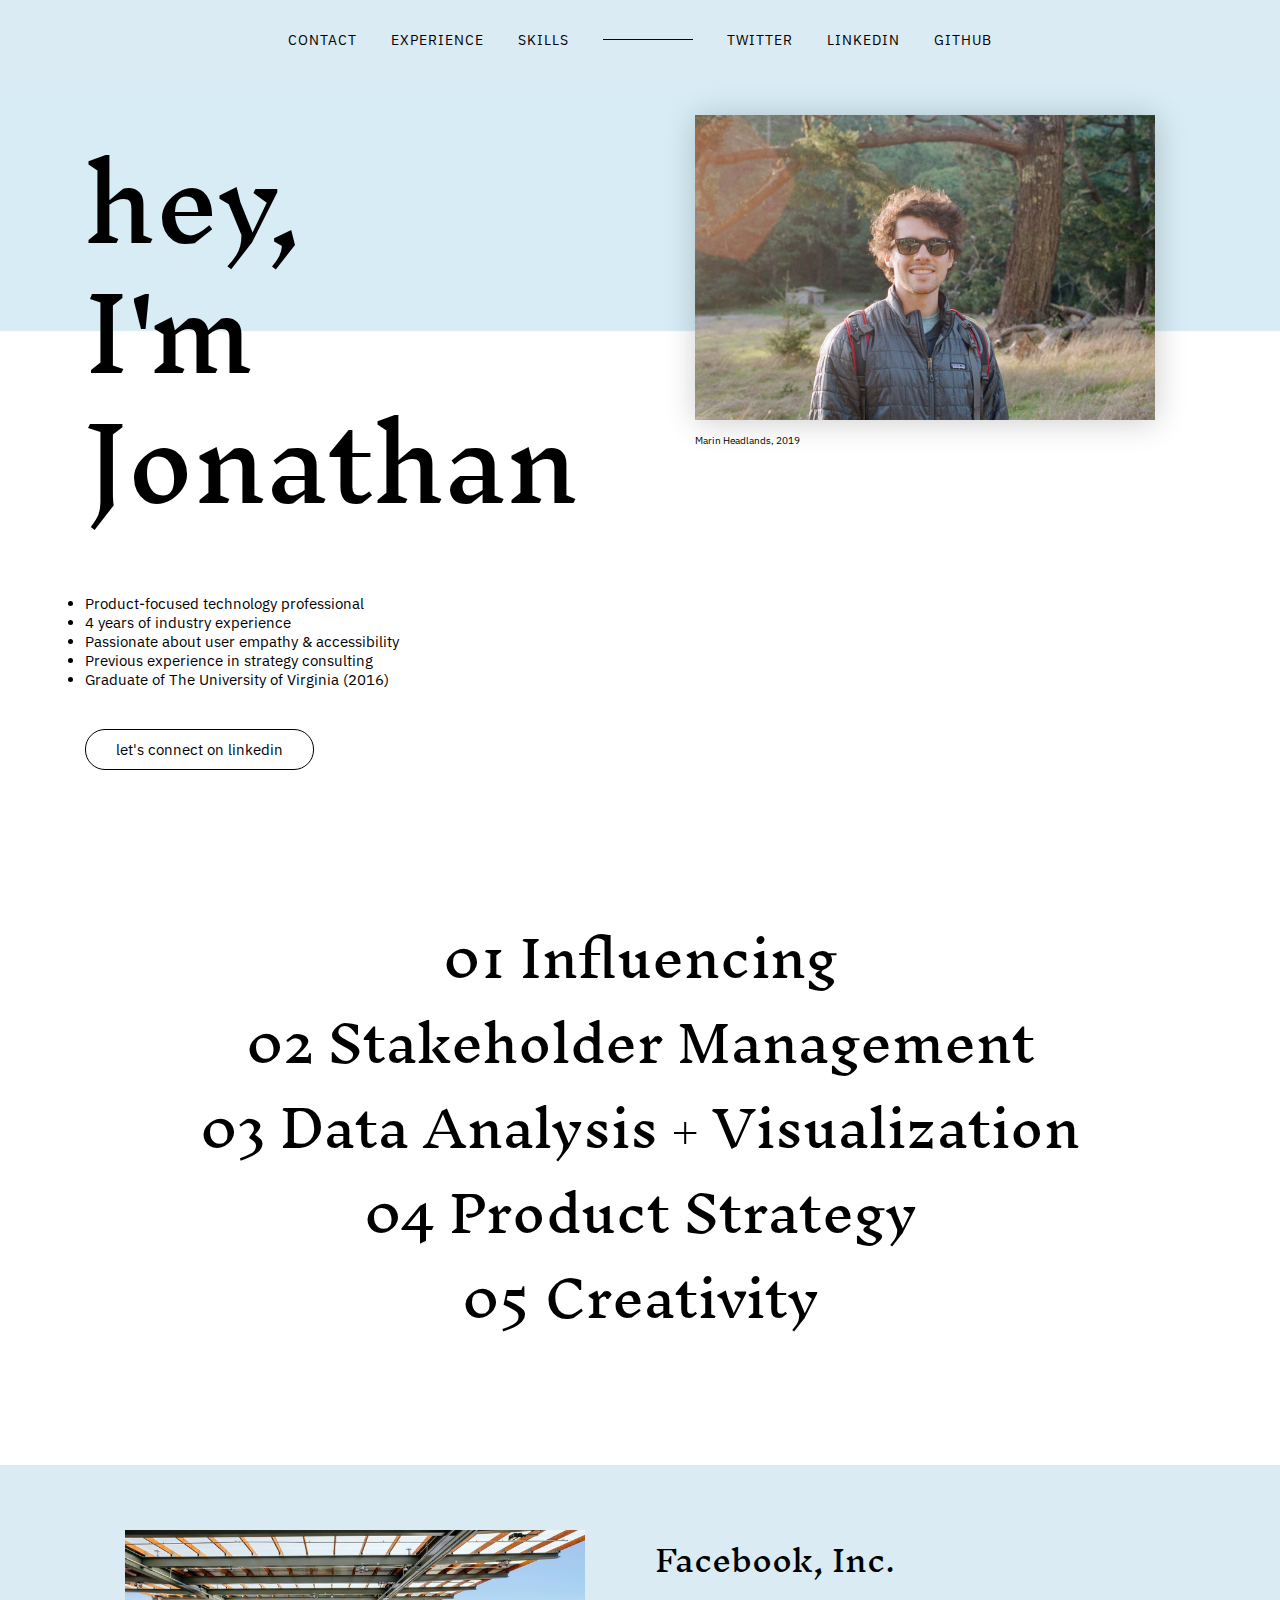
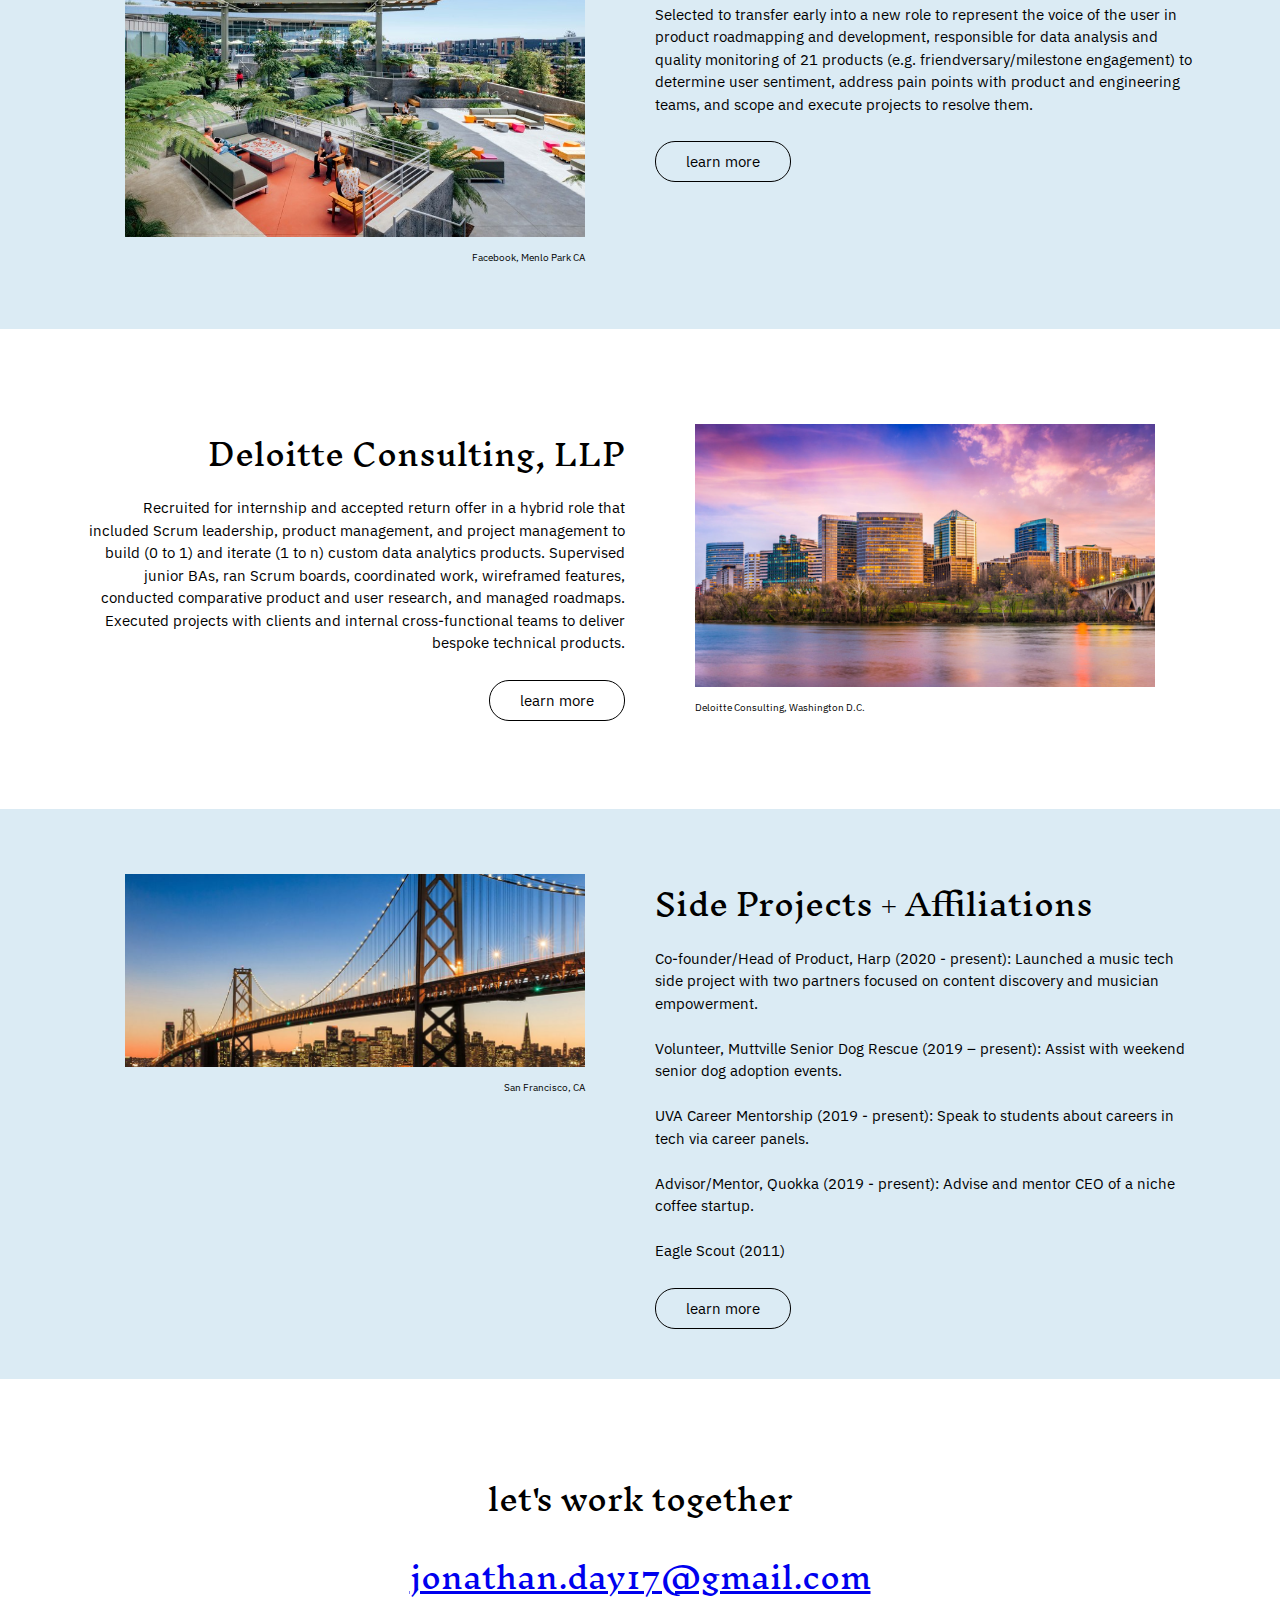
==== Portfolio Website/portfolio/index.html @ 8e3bb4af "Fixed the HTML copy" ====
<!DOCTYPE html>
<html>
  <head>
    <meta charset="utf-8">
    <meta name="viewport" content="width=device-width, initial-scale=1.0">
    <title>Jonathan Day | Product</title>
   	<link rel="stylesheet" href="css/bootstrap-grid.css" type="text/css">
    <link rel="stylesheet" href="css/styles.css" type="text/css">
    <link href="https://fonts.googleapis.com/css2?family=IBM+Plex+Sans:wght@300&family=Inknut+Antiqua&display=swap" rel="stylesheet">
  </head>
  <body>
  	<nav>
  		<ul>
  				<li><a href="#contact">contact</a></li>
  				<li><a href="#experience">experience</a></li>
  				<li><a href="#skills">skills</a></li>
				<li class="empty"></li>  
				<li><a href="https://twitter.com/JonathanDay__" target="_blank">twitter</a></li>
				<li><a href="https://www.linkedin.com/in/jonathandaysf/" target="_blank">linkedin</a></li>
				<li><a href="https://github.com/JonathanDaySF" target="_blank">github</a></li>
  		</ul>
  	</nav>
  	<header>
  		<div class="container">
  <div class="row">
  	<!-- left column -->
  	    <div class="col-sm">
  		<h1> hey,<br/>I'm Jonathan</h1>
  			<li> Product-focused technology professional</li>
  			<li> 4 years of industry experience</li>
  			<li> Passionate about user empathy & accessibility</li>
  			<li> Previous experience in strategy consulting</li>
  			<li> Graduate of The University of Virginia (2016)</li>
  		</ul>
  		<a href="https://www.linkedin.com/in/jonathandaysf/" target="_blank" class="button">let's connect on linkedin</a>
  	</div>

  	<!-- right column --> 
  	    <div class="col-sm">
  		<figure>
  		<img src="img/JDay.jpg" class="intro-img" alt="Jonathan Day"/> 
  		<figcaption> Marin Headlands, 2019 </figcaption>
				</figure>
			</div>  
			</div>
				</div>	
  	</header>

  	<section id="skills">
		<ul class="skills-list">
				<li>01 Influencing</li>
				<li>02 Stakeholder Management</li>
				<li>03 Data Analysis + Visualization</li>
				<li>04 Product Strategy</li>
				<li>05 Creativity</li>
  		</ul>

  	</section>

  	<!--projects-->

  	<!--project 1-->
  	<section class="project blue" id="experience">
  				<div class="container">
  <div class="row">
  	<!-- left column -->
  	    <div class="col-sm">
  		<figure>
  		<img src="img/facebook.jpg" alt="Facebook, Menlo Park">
  		<figcaption class="right-alignment"> Facebook, Menlo Park CA </figcaption>
				</figure>  	
			</div>
  
	  	<!-- right column -->
	  	    <div class="col-sm">
					<h2>Facebook, Inc.<br/>
					</h2> 
	<p>
		Selected to transfer early into a new role to represent the voice of the user in product roadmapping and development, 
		responsible for data analysis and quality monitoring of 21 products (e.g. friendversary/milestone engagement) to determine user sentiment, 
		address pain points with product and engineering teams, and scope and execute projects to resolve them. 
	</p>
	<a href="https://www.linkedin.com/in/jonathandaysf/" target="_blank" class="button">learn more</a>
	</div>
	</div>
</div>
  	</section>

<!--project 2-->
<section class="project">
  		<div class="container">
  <div class="row">
  	<!-- right column -->
  	  	    <div class="col-sm right-alignment">
								<h2>Deloitte Consulting, LLP<br/>
								</h2> 
				<p>
					Recruited for internship and accepted return offer in a hybrid role that included Scrum leadership, product management, and project management to build (0 to 1) and iterate (1 to n) custom data analytics products. 
					Supervised junior BAs, ran Scrum boards, coordinated work, wireframed features, conducted comparative product and user research, and managed roadmaps. 
					Executed projects with clients and internal cross-functional teams to deliver bespoke technical products. 
				</p>
				<a href="https://www.linkedin.com/in/jonathandaysf/" target="_blank" class="button">learn more</a>
					</div>
							<!-- left  columb --> 
										  	  	    <div class="col-sm">
						<figure>
					  		<img src="img/Deloitte.jpg" alt="Deloitte, Washington D.C.">
					  		<figcaption> Deloitte Consulting, Washington D.C. </figcaption>
									</figure>
									</div>  	
								</div>
							</div>
  	</section>

  	<!--project 3-->
	  <section class="project blue">
  		  		<div class="container">
  <div class="row">
  	<!-- left column -->
  	  	    <div class="col-sm">
								  		<figure>
								  		<img src="img/San Francisco.jpg" alt="San Francisco, CA">
								  		<figcaption class="right-alignment"> San Francisco, CA </figcaption>
												</figure>  	
											</div>
				  <!-- right column -->  
						<div class="col-sm">
								<h2>Side Projects + Affiliations<br/>
				</h2> 
				<p>
					Co-founder/Head of Product, Harp (2020 - present): Launched a music tech side project with two partners focused on content discovery and musician empowerment. <br/> <br/>
					Volunteer, Muttville Senior Dog Rescue (2019 – present): Assist with weekend senior dog adoption events. <br/> <br/>
					UVA Career Mentorship (2019 - present): Speak to students about careers in tech via career panels.<br/> <br/>
					Advisor/Mentor, Quokka (2019 - present): Advise and mentor CEO of a niche coffee startup.<br/> <br/>
					Eagle Scout (2011) 
				</p>
				<a href="https://www.linkedin.com/in/jonathandaysf/" target="_blank" class="button">learn more</a>
			</div>
		</div>
</div>

  	</section>
<footer id="contact">
	<h2>let's work together<br/> <br/> 
		<a href="mailto:Jonathan.Day17@gmail.com">jonathan.day17@gmail.com</a>
	</h2>
</footer>

  </body>
</html>
---- Portfolio Website/portfolio/css/styles.css ----
body {
	font-family: 'IBM Plex Sans', sans-serif;
	font-size: 15px;
}

body, ul {
	margin: 0;
	padding: 0;
}

h1, h2, .skills-list {
	font-family: 'Inknut Antiqua', serif;
}

img{
	/*this is limiting the width of the image
	so it takes 100% width of the parent maximum*/
	max-width: 100%;
}

nav {
	position: fixed;
	z-index: 1;
	width: 100%;
	background-color: #DBEBF4
}

nav ul li {
	display: inline-block;
	margin: 0 15px; /*0 refers to top and bottom and 15px to the left and right*/
	padding: 0;
	text-align: center;
	text-transform: uppercase;
	letter-spacing: 1px;
	font-size: 14px;
}

li.empty {
	width: 90px;
	border-top: 1px solid black;
	top: -5px;
	position: relative;
}

nav li a {
	text-decoration: none;
	color: black;
}

nav li a:hover {
	text-decoration: underline;
}

nav ul {
	margin: 0 auto;
	text-align: center;
	padding: 30px;
}

header	{
top: 70px;
position: relative;
margin-bottom: 220px;
background-image: url('../img/background.png');
background-repeat: no-repeat;
background-size: cover;
background-position-y: -145px;
}

h1 {
	font-size: 100px;
	line-height: 130%;
}

h2 {
	font-size: 30px;
	line-height: 130%;
}

h1, h2 {
	font-weight: normal;
}

ul li {
	list-style: none;
	margin: 10px 0;
}

p {
	line-height: 150%;
}

.button{
	border: 1px solid black;
	text-decoration: none;
	color: black;
	padding: 10px 30px;
	margin-top: 40px;
	display: inline-block;
	border-radius: 20px;
	transition: background 0.5s ease-in-out, color 0.5s ease-in-out;

}

.button:hover {
	background: black;
	color: white;
}

figcaption{
	font-size: 10px;
	margin-top: 10px;
}

.intro-img {
	box-shadow: 1px 2px 30px rgba(0, 0, 0, 0.2);
	margin-top: 30px;
}

.skills-list {
	text-align: center;
	font-size: 50px;
	line-height: 150%;
	margin-bottom: 130px;
}

.project{
	margin: 30px 0;
	padding: 50px;
}

.blue {
	background-color:  #DBEBF4;
}

.project .button {
	margin-top: 10px;
}

footer {
	text-align: center;
	margin: 100px;
}

footer h2 {
	font-size: 30px;
	margin-bottom: 100px;
}

.right-alignment {
	text-align: right;
}
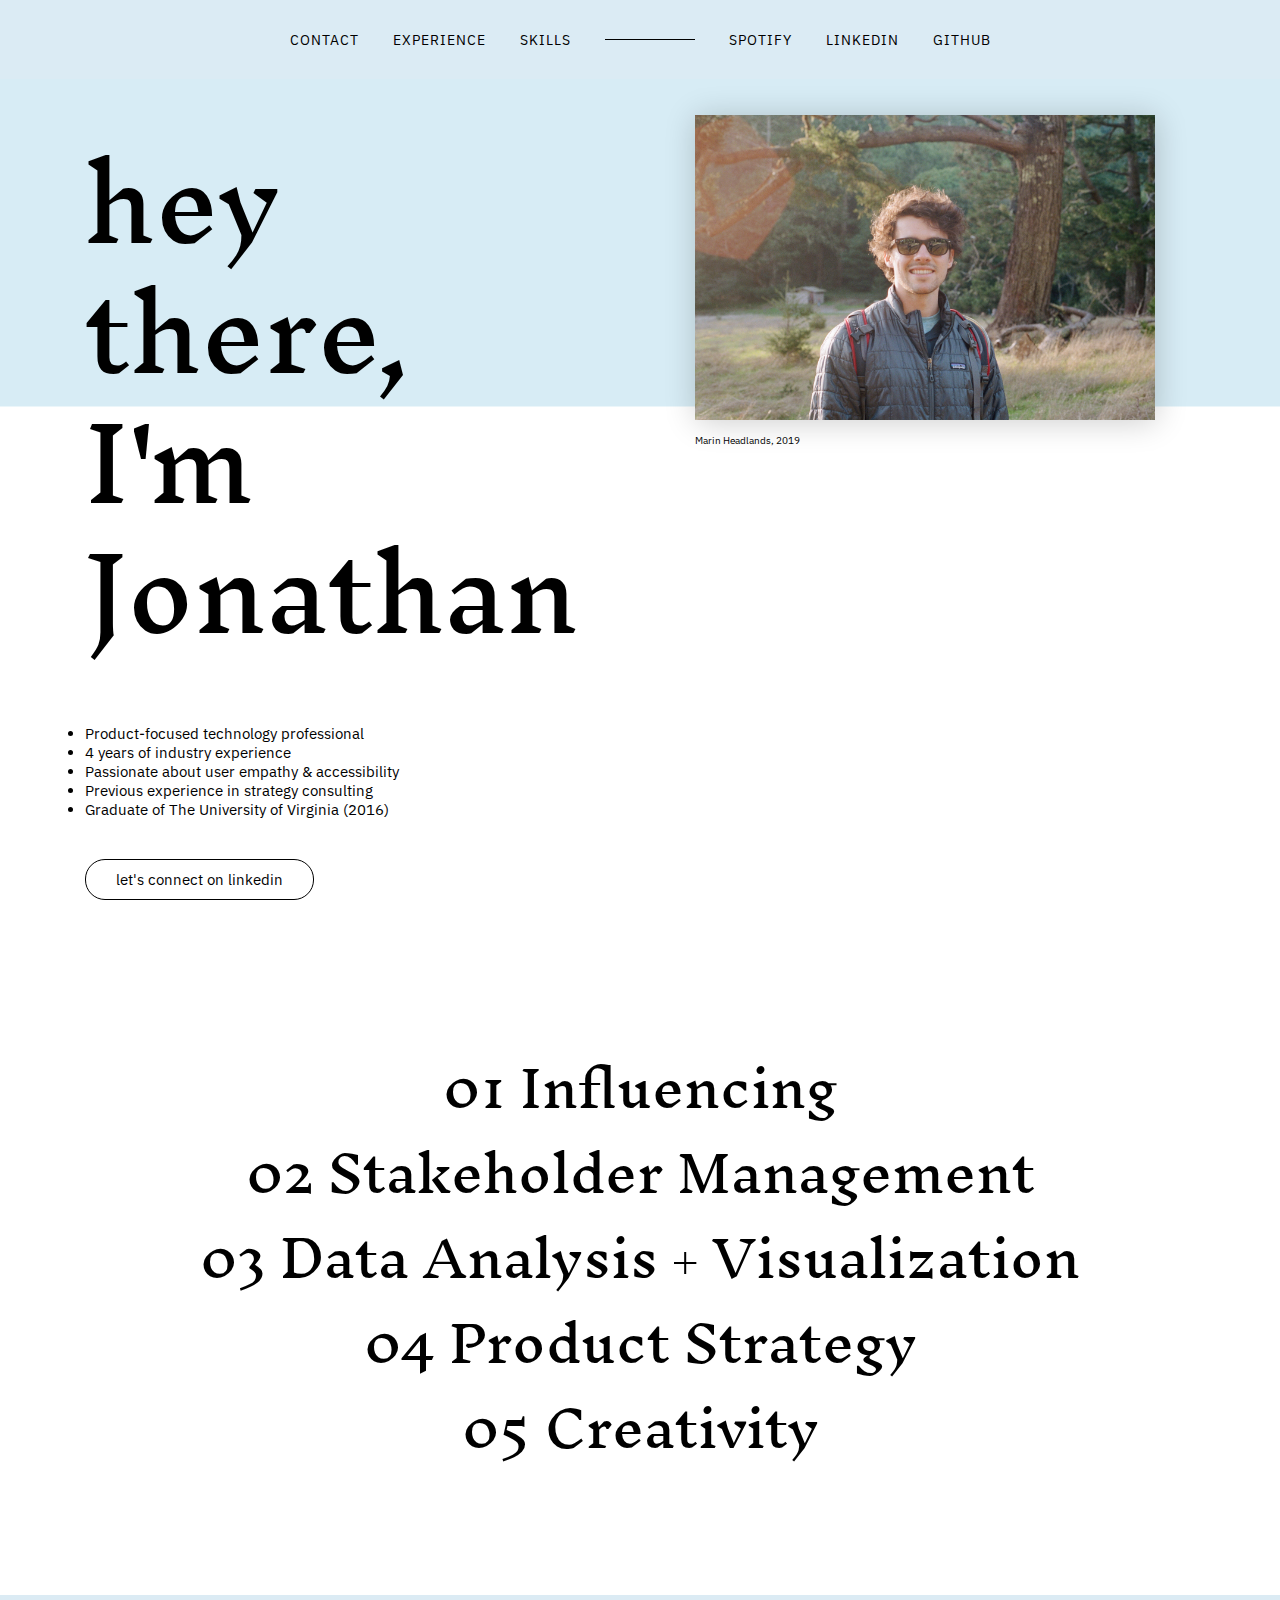
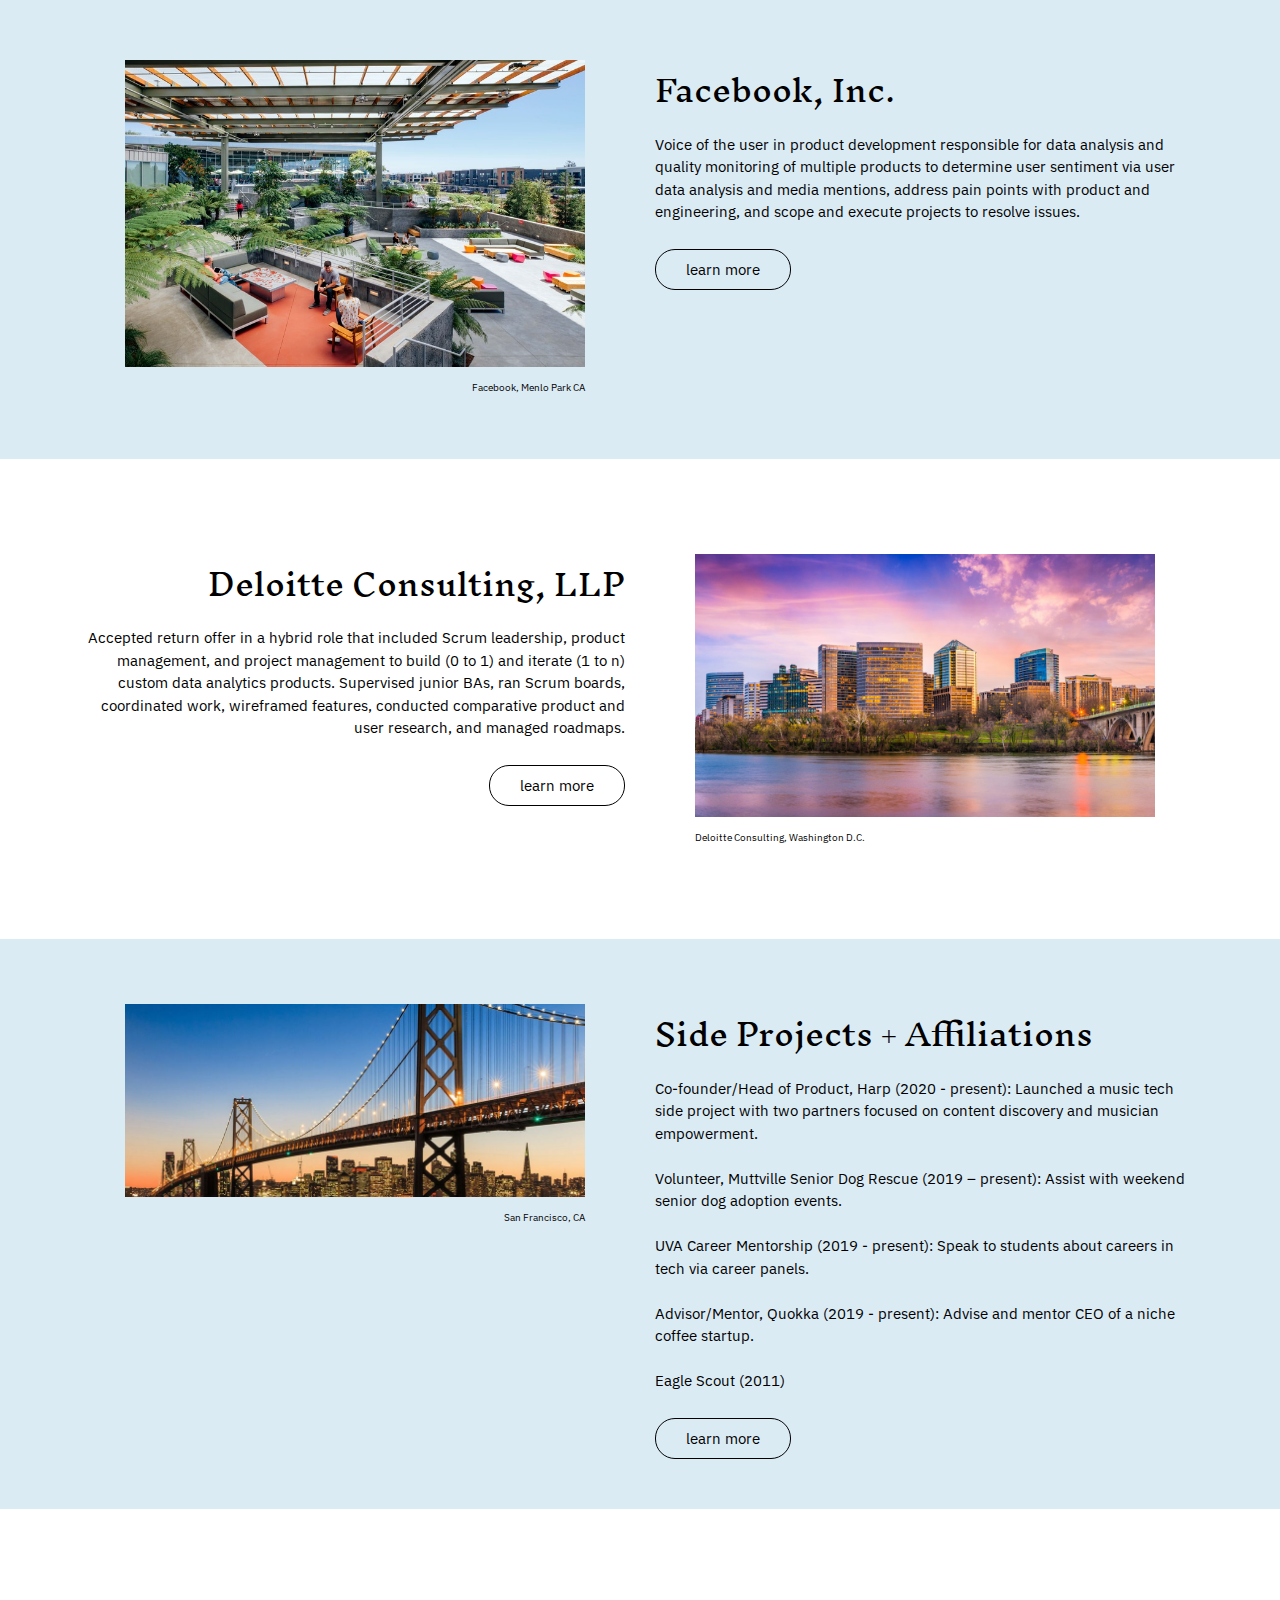
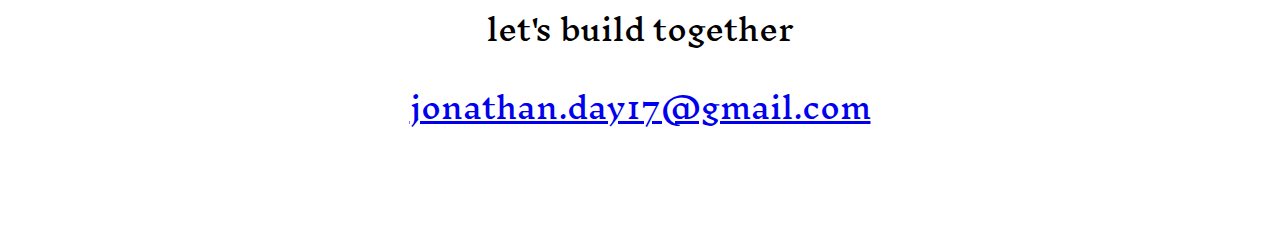
==== commit a4bbcb21: "Updated copy" ====
--- a/Portfolio Website/portfolio/index.html
+++ b/Portfolio Website/portfolio/index.html
@@ -15,8 +15,8 @@
   				<li><a href="#experience">experience</a></li>
   				<li><a href="#skills">skills</a></li>
 				<li class="empty"></li>  
-				<li><a href="https://twitter.com/JonathanDay__" target="_blank">twitter</a></li>
-				<li><a href="https://www.linkedin.com/in/jonathandaysf/" target="_blank">linkedin</a></li>
+				<li><a href="https://open.spotify.com/user/1237639593?si=-rv52Y7oTjWOr30tOijXPg" target="_blank">spotify</a></li>
+				<li><a href="https://www.linkedin.com/in/-jonathanday/" target="_blank">linkedin</a></li>
 				<li><a href="https://github.com/JonathanDaySF" target="_blank">github</a></li>
   		</ul>
   	</nav>
@@ -25,14 +25,14 @@
   <div class="row">
   	<!-- left column -->
   	    <div class="col-sm">
-  		<h1> hey,<br/>I'm Jonathan</h1>
+  		<h1> hey there,<br/>I'm Jonathan</h1>
   			<li> Product-focused technology professional</li>
   			<li> 4 years of industry experience</li>
   			<li> Passionate about user empathy & accessibility</li>
   			<li> Previous experience in strategy consulting</li>
   			<li> Graduate of The University of Virginia (2016)</li>
   		</ul>
-  		<a href="https://www.linkedin.com/in/jonathandaysf/" target="_blank" class="button">let's connect on linkedin</a>
+  		<a href="https://www.linkedin.com/in/-jonathanday/" target="_blank" class="button">let's connect on linkedin</a>
   	</div>
 
   	<!-- right column --> 
@@ -76,11 +76,11 @@
 					<h2>Facebook, Inc.<br/>
 					</h2> 
 	<p>
-		Selected to transfer early into a new role to represent the voice of the user in product roadmapping and development, 
-		responsible for data analysis and quality monitoring of 21 products (e.g. friendversary/milestone engagement) to determine user sentiment, 
-		address pain points with product and engineering teams, and scope and execute projects to resolve them. 
+		Voice of the user in product development responsible for data analysis and quality monitoring of multiple products to determine user sentiment via user data analysis and media mentions, 
+		address pain points with product and engineering, and scope and execute projects to resolve issues. 
+
 	</p>
-	<a href="https://www.linkedin.com/in/jonathandaysf/" target="_blank" class="button">learn more</a>
+	<a href="https://www.linkedin.com/in/-jonathanday/" target="_blank" class="button">learn more</a>
 	</div>
 	</div>
 </div>
@@ -95,13 +95,12 @@
 								<h2>Deloitte Consulting, LLP<br/>
 								</h2> 
 				<p>
-					Recruited for internship and accepted return offer in a hybrid role that included Scrum leadership, product management, and project management to build (0 to 1) and iterate (1 to n) custom data analytics products. 
+					Accepted return offer in a hybrid role that included Scrum leadership, product management, and project management to build (0 to 1) and iterate (1 to n) custom data analytics products. 
 					Supervised junior BAs, ran Scrum boards, coordinated work, wireframed features, conducted comparative product and user research, and managed roadmaps. 
-					Executed projects with clients and internal cross-functional teams to deliver bespoke technical products. 
 				</p>
-				<a href="https://www.linkedin.com/in/jonathandaysf/" target="_blank" class="button">learn more</a>
+				<a href="https://www.linkedin.com/in/-jonathanday/" target="_blank" class="button">learn more</a>
 					</div>
-							<!-- left  columb --> 
+							<!-- left  column --> 
 										  	  	    <div class="col-sm">
 						<figure>
 					  		<img src="img/Deloitte.jpg" alt="Deloitte, Washington D.C.">
@@ -134,14 +133,14 @@
 					Advisor/Mentor, Quokka (2019 - present): Advise and mentor CEO of a niche coffee startup.<br/> <br/>
 					Eagle Scout (2011) 
 				</p>
-				<a href="https://www.linkedin.com/in/jonathandaysf/" target="_blank" class="button">learn more</a>
+				<a href="https://www.linkedin.com/in/-jonathanday/" target="_blank" class="button">learn more</a>
 			</div>
 		</div>
 </div>
 
   	</section>
 <footer id="contact">
-	<h2>let's work together<br/> <br/> 
+	<h2>let's build together<br/> <br/> 
 		<a href="mailto:Jonathan.Day17@gmail.com">jonathan.day17@gmail.com</a>
 	</h2>
 </footer>
